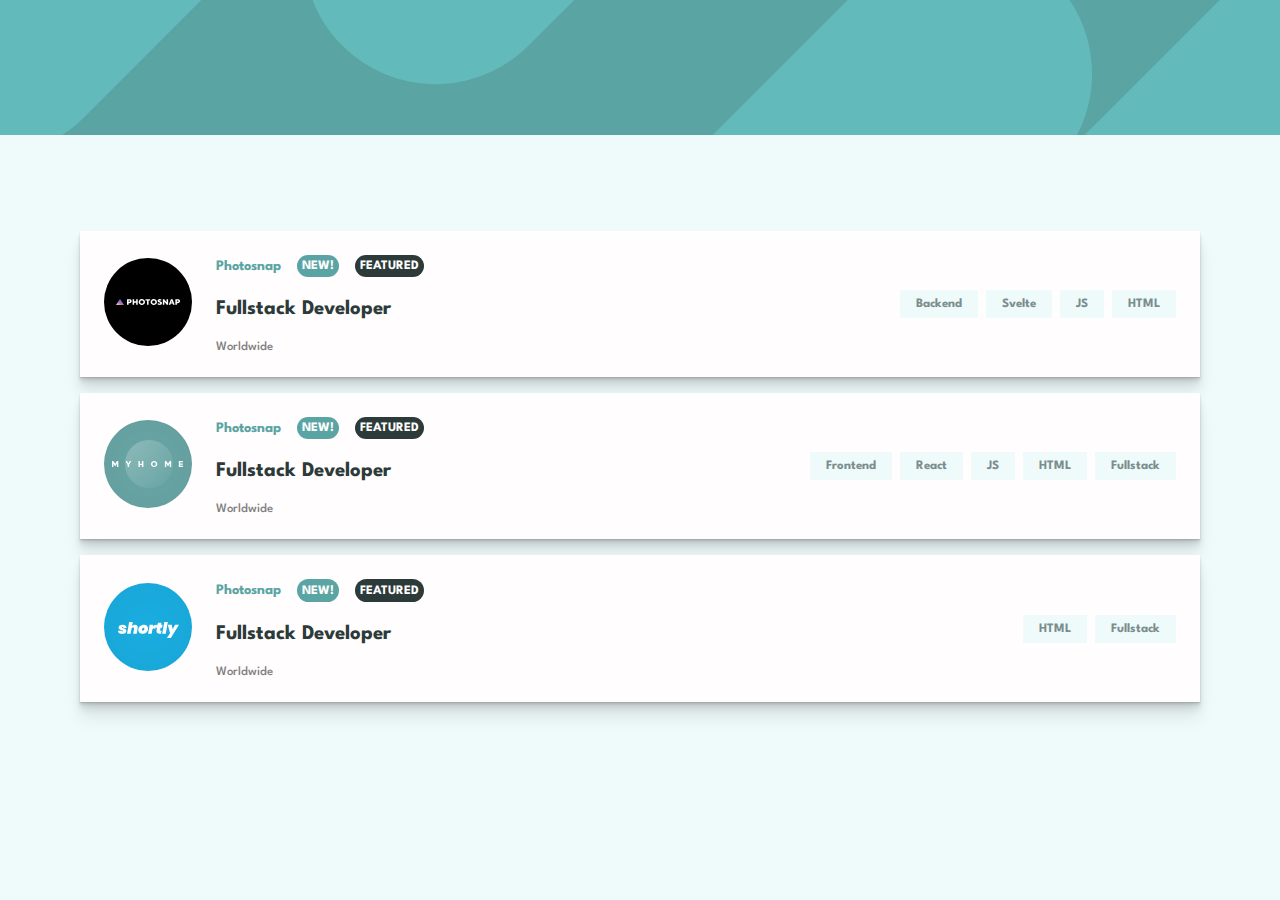
==== index.html @ e8d594dc "hardcoded data/functionality mostly working" ====
<!DOCTYPE html>
<html lang="en">
<head>
  <meta charset="UTF-8">
  <meta http-equiv="X-UA-Compatible" content="IE=edge">
  <meta name="viewport" content="width=device-width, initial-scale=1.0">
  <link rel="stylesheet" href="style.css">
  <title>Document</title>
</head>
<body>
 <div class="container">
 
    <header></header>
   <div class="cur-fils-wrapper">

   </div>
    <div class="wrapper">
      <div class="job-card" data-filters="backend svelte js html">
        <div class="job-image">
          <img src="images/photosnap.svg" alt="">
        </div>
        <div class="job-info">
      <div class="top">
        <h3 class="company">Photosnap</h3>
        <p class="new">new!</p>
        <p class="featured">featured</p>
      </div>
          <h2 class="job-title">
            Fullstack Developer
          </h2>
          <div class="additional-info">
      worldwide
          </div>
        </div>
        <ul class="tag-list">
          <li data-fil="backend" class="tag-list-item">Backend</li>
          <li data-fil="svelte" class="tag-list-item">Svelte</li>
          <li data-fil="js" class="tag-list-item">JS</li>
        <li data-fil="html" class="tag-list-item">HTML</li>
     
        </ul>
      </div>
      <div class="job-card" data-filters="frontend react js html fullstack">
        <div class="job-image">
          <img src="images/myhome.svg" alt="">
        </div>
        <div class="job-info">
      <div class="top">
        <h3 class="company">Photosnap</h3>
        <p class="new">new!</p>
        <p class="featured">featured</p>
      </div>
          <h2 class="job-title">
            Fullstack Developer
          </h2>
          <div class="additional-info">
      worldwide
          </div>
        </div>
        <ul class="tag-list">
          <li data-fil="frontend" class="tag-list-item">Frontend</li>
          <li data-fil="react" class="tag-list-item">React</li>
          <li data-fil="js" class="tag-list-item">JS</li>
         <li data-fil="html" class="tag-list-item">HTML</li>
          <li data-fil="fullstack" class="tag-list-item">Fullstack</li>
        </ul>
      </div>
      <div class="job-card" data-filters="html fullstack">
        <div class="job-image">
          <img src="images/shortly.svg" alt="">
        </div>
        <div class="job-info">
      <div class="top">
        <h3 class="company">Photosnap</h3>
        <p class="new">new!</p>
        <p class="featured">featured</p>
      </div>
          <h2 class="job-title">
            Fullstack Developer
          </h2>
          <div class="additional-info">
      worldwide
          </div>
        </div>
        <ul class="tag-list">
         
          <li data-fil="html" class="tag-list-item">HTML</li>
          <li data-fil="fullstack" class="tag-list-item">Fullstack</li>
        </ul>
      </div>
    </div>
  </div>
  <script src="script.js"></script>
</body>
</html>
---- style.css ----
@import url("https://fonts.googleapis.com/css2?family=Spartan:wght@500;700&display=swap");

* {
  box-sizing: border-box;
  margin: 0;
  padding: 0;
}

body {
  font-family: "Spartan", sans-serif;
  margin: 0;
}

.container {
  background-color: hsl(180, 52%, 96%);
  min-height: 100vh;
}

.wrapper {
  //padding: 0 1rem;
}

header {
  height: 15vh;
  background-color: hsl(180, 29%, 50%);
  background-image: url(images/bg-header-mobile.svg);

  margin-bottom: 3rem;
}

.content {
  display: flex;
  flex-wrap: wrap;
  border: 2px solid black;
}

.job-card {
  background-color: rgb(255, 253, 253);
  box-shadow: 0 1px 1px hsl(0deg 0% 0% / 0.075),
    0 2px 2px hsl(0deg 0% 0% / 0.075), 0 4px 4px hsl(0deg 0% 0% / 0.075),
    0 8px 8px hsl(0deg 0% 0% / 0.075), 0 16px 16px hsl(0deg 0% 0% / 0.075);

  padding: 1.5rem;
  max-width: 70rem;
  margin: 1rem auto;
  position: relative;
}

.job-info {
    height: 100%;
  width: 19rem;
}

.job-title {
  color: hsl(180, 14%, 20%);
  font-size: 1.3rem;
  height: 2rem;
  display: flex;
  align-items: center;
  margin: 1rem 0;
}

.company {
  color: hsl(180, 29%, 50%);
  font-weight: 700;
  font-size: 0.9rem;
}

.job-image {
  margin-top: -4rem;
}

.tag-list {
  list-style-type: none;
  display: flex;
  flex-wrap: wrap;
  padding: 1rem 0;
  gap: 0.5rem;
}

.tag-list-item {
  padding: 0.5rem 1rem;
  background-color: hsl(180, 52%, 96%);
  color: hsl(180, 8%, 52%);
  font-weight: bold;
  font-size: 0.8rem;
  cursor: pointer;
}

.tag-list-item:hover {
  background-color: hsl(180, 29%, 50%);
  color: #fff;
}

.top {
  display: flex;
  align-items: center;
  gap: 1rem;
}

.featured {
  background: hsl(180, 14%, 20%);
  color: #fff;
  text-transform: uppercase;
  font-size: 0.8rem;
  border-radius: 20vh;
  font-weight: 700;
  padding: 0.4em;
}

.new {
  background-color: hsl(180, 29%, 50%);
  color: #fff;
  font-weight: 700;
  text-transform: uppercase;
  border-radius: 20vh;
  font-size: 0.8rem;
  padding: 0.4em;
}

/* small details styles */

.additional-info {
  color: gray;
  text-transform: capitalize;
  font-size: 0.8rem;
  font-weight: 500;
}

@media (min-width: 900px) {
  header {
    background-image: url(images/bg-header-desktop.svg);
  }

  .job-card {
    display: flex;
    align-items: center;
  }

  .job-image {
    margin-top: 0;
  }

  .tag-list {
    margin-left: auto;
    justify-content: center;
    align-items: center;
  }

  .job-info {
    margin-left: 1.5rem;
  }
}

.hide {
  display: none;
}

.cur-fils-wrapper {
  display: flex;
  margin-bottom: 1rem;
  height: 2rem;
  max-width: 70rem;
  margin-inline: auto;
}

.curs-fil-item {
  padding: 0.5rem;
  font-weight: bold;
  color: white;
  background: hsl(180, 29%, 50%);
  margin-inline: .6rem;
  position: relative;
}

.curs-fil-item::after {
  content: url('./close.svg');
      
  position: absolute;
  top: 0;
  right: 0;
  height: 1rem;
  width: 1rem;
  transform: translateY(-90%);
  background: hsl(180, 29%, 50%);
}
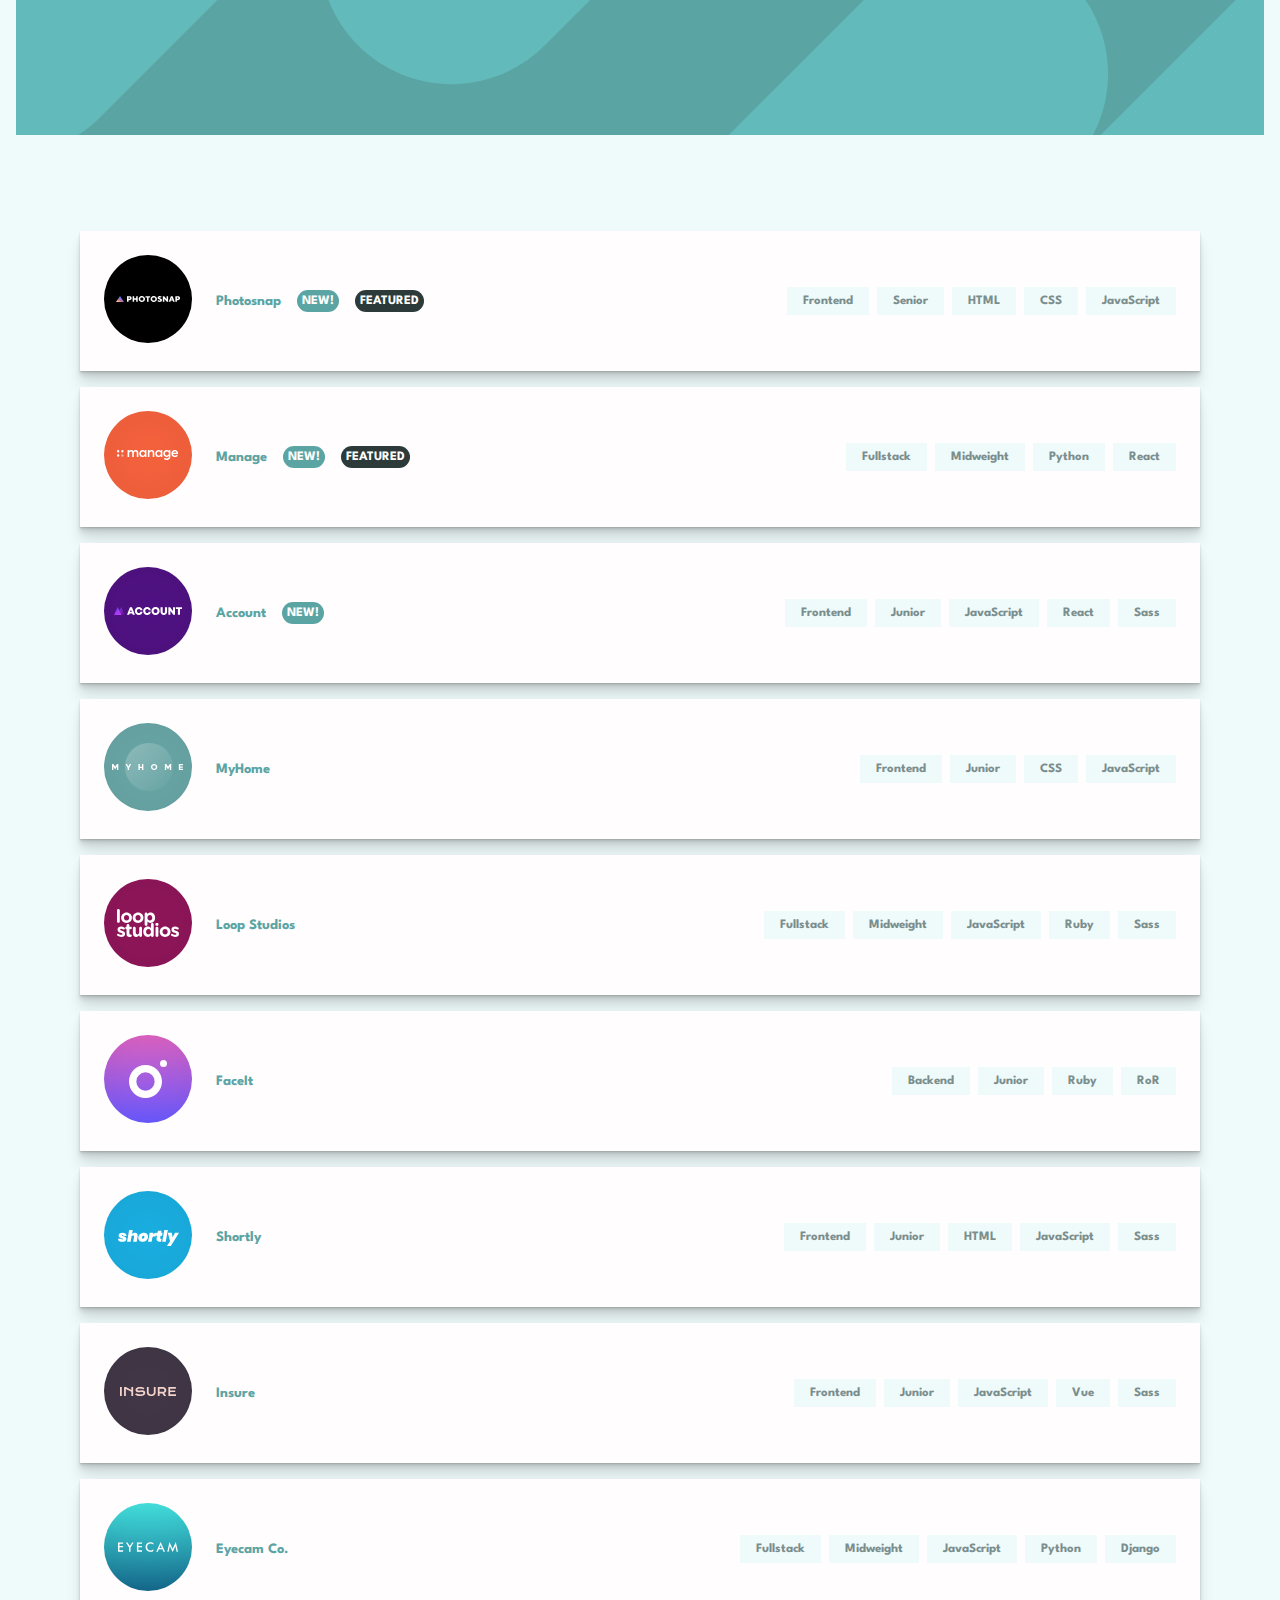
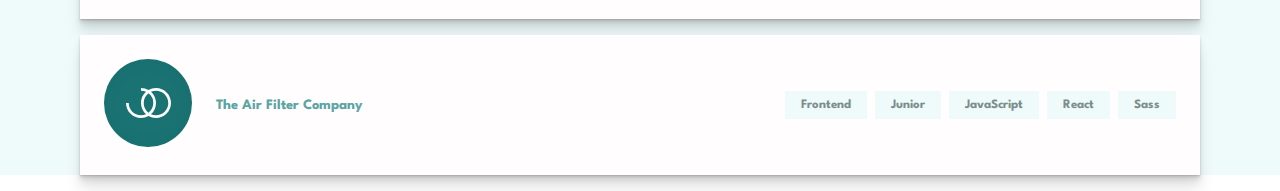
==== commit 9d45bc00: "dynamically create the html" ====
--- a/index.html
+++ b/index.html
@@ -1,95 +1,160 @@
 <!DOCTYPE html>
 <html lang="en">
-<head>
-  <meta charset="UTF-8">
-  <meta http-equiv="X-UA-Compatible" content="IE=edge">
-  <meta name="viewport" content="width=device-width, initial-scale=1.0">
-  <link rel="stylesheet" href="style.css">
-  <title>Document</title>
-</head>
-<body>
- <div class="container">
- 
-    <header></header>
-   <div class="cur-fils-wrapper">
-
-   </div>
-    <div class="wrapper">
-      <div class="job-card" data-filters="backend svelte js html">
-        <div class="job-image">
-          <img src="images/photosnap.svg" alt="">
+  <head>
+    <meta charset="UTF-8" />
+    <meta http-equiv="X-UA-Compatible" content="IE=edge" />
+    <meta name="viewport" content="width=device-width, initial-scale=1.0" />
+    <link rel="stylesheet" href="style.css" />
+    <title>Document</title>
+  </head>
+  <body>
+    <div class="container">
+      <header></header>
+      <div class="current-filters-wrapper"></div>
+      <div class="wrapper">
+        <!-- <div class="job-card" data-filters="backend svelte js html">
+          <div class="job-image">
+            <img src="images/photosnap.svg" alt="" />
+          </div>
+          <div class="job-info">
+            <div class="top">
+              <h3 class="company">Photosnap</h3>
+              <p class="new">new!</p>
+              <p class="featured">featured</p>
+            </div>
+            <h2 class="job-title">Fullstack Developer</h2>
+            <div class="additional-info">worldwide</div>
+          </div>
+          <ul class="tag-list">
+            <li data-fil="backend" class="tag-list-item">Backend</li>
+            <li data-fil="svelte" class="tag-list-item">Svelte</li>
+            <li data-fil="js" class="tag-list-item">JS</li>
+            <li data-fil="html" class="tag-list-item">HTML</li>
+          </ul>
         </div>
-        <div class="job-info">
-      <div class="top">
-        <h3 class="company">Photosnap</h3>
-        <p class="new">new!</p>
-        <p class="featured">featured</p>
-      </div>
-          <h2 class="job-title">
-            Fullstack Developer
-          </h2>
-          <div class="additional-info">
-      worldwide
+        <div class="job-card" data-filters="frontend react js html fullstack">
+          <div class="job-image">
+            <img src="images/myhome.svg" alt="" />
           </div>
+          <div class="job-info">
+            <div class="top">
+              <h3 class="company">Photosnap</h3>
+              <p class="new">new!</p>
+              <p class="featured">featured</p>
+            </div>
+            <h2 class="job-title">Fullstack Developer</h2>
+            <div class="additional-info">worldwide</div>
+          </div>
+          <ul class="tag-list">
+            <li data-fil="frontend" class="tag-list-item">Frontend</li>
+            <li data-fil="react" class="tag-list-item">React</li>
+            <li data-fil="js" class="tag-list-item">JS</li>
+            <li data-fil="html" class="tag-list-item">HTML</li>
+            <li data-fil="fullstack" class="tag-list-item">Fullstack</li>
+          </ul>
         </div>
-        <ul class="tag-list">
-          <li data-fil="backend" class="tag-list-item">Backend</li>
-          <li data-fil="svelte" class="tag-list-item">Svelte</li>
-          <li data-fil="js" class="tag-list-item">JS</li>
-        <li data-fil="html" class="tag-list-item">HTML</li>
-     
-        </ul>
-      </div>
-      <div class="job-card" data-filters="frontend react js html fullstack">
-        <div class="job-image">
-          <img src="images/myhome.svg" alt="">
+        <div class="job-card" data-filters="html fullstack">
+          <div class="job-image">
+            <img src="images/shortly.svg" alt="" />
+          </div>
+          <div class="job-info">
+            <div class="top">
+              <h3 class="company">Photosnap</h3>
+              <p class="new">new!</p>
+              <p class="featured">featured</p>
+            </div>
+            <h2 class="job-title">Fullstack Developer</h2>
+            <div class="additional-info">worldwide</div>
+          </div>
+          <ul class="tag-list">
+            <li data-fil="html" class="tag-list-item">HTML</li>
+            <li data-fil="fullstack" class="tag-list-item">Fullstack</li>
+          </ul>
         </div>
-        <div class="job-info">
-      <div class="top">
-        <h3 class="company">Photosnap</h3>
-        <p class="new">new!</p>
-        <p class="featured">featured</p>
-      </div>
-          <h2 class="job-title">
-            Fullstack Developer
-          </h2>
-          <div class="additional-info">
-      worldwide
+         <div class="job-card" data-filters="frontend react js html fullstack">
+          <div class="job-image">
+            <img src="images/myhome.svg" alt="" />
           </div>
+          <div class="job-info">
+            <div class="top">
+              <h3 class="company">Photosnap</h3>
+              <p class="new">new!</p>
+              <p class="featured">featured</p>
+            </div>
+            <h2 class="job-title">Fullstack Developer</h2>
+            <div class="additional-info">worldwide</div>
+          </div>
+          <ul class="tag-list">
+            <li data-fil="frontend" class="tag-list-item">Frontend</li>
+            <li data-fil="react" class="tag-list-item">React</li>
+            <li data-fil="js" class="tag-list-item">JS</li>
+            <li data-fil="html" class="tag-list-item">HTML</li>
+            <li data-fil="fullstack" class="tag-list-item">Fullstack</li>
+          </ul>
         </div>
-        <ul class="tag-list">
-          <li data-fil="frontend" class="tag-list-item">Frontend</li>
-          <li data-fil="react" class="tag-list-item">React</li>
-          <li data-fil="js" class="tag-list-item">JS</li>
-         <li data-fil="html" class="tag-list-item">HTML</li>
-          <li data-fil="fullstack" class="tag-list-item">Fullstack</li>
-        </ul>
-      </div>
-      <div class="job-card" data-filters="html fullstack">
-        <div class="job-image">
-          <img src="images/shortly.svg" alt="">
+         <div class="job-card" data-filters="frontend react js html fullstack">
+          <div class="job-image">
+            <img src="images/myhome.svg" alt="" />
+          </div>
+          <div class="job-info">
+            <div class="top">
+              <h3 class="company">Photosnap</h3>
+              <p class="new">new!</p>
+              <p class="featured">featured</p>
+            </div>
+            <h2 class="job-title">Fullstack Developer</h2>
+            <div class="additional-info">worldwide</div>
+          </div>
+          <ul class="tag-list">
+            <li data-fil="frontend" class="tag-list-item">Frontend</li>
+            <li data-fil="react" class="tag-list-item">React</li>
+            <li data-fil="js" class="tag-list-item">JS</li>
+            <li data-fil="html" class="tag-list-item">HTML</li>
+            <li data-fil="fullstack" class="tag-list-item">Fullstack</li>
+          </ul>
         </div>
-        <div class="job-info">
-      <div class="top">
-        <h3 class="company">Photosnap</h3>
-        <p class="new">new!</p>
-        <p class="featured">featured</p>
-      </div>
-          <h2 class="job-title">
-            Fullstack Developer
-          </h2>
-          <div class="additional-info">
-      worldwide
+         <div class="job-card" data-filters="frontend react js html fullstack">
+          <div class="job-image">
+            <img src="images/myhome.svg" alt="" />
           </div>
+          <div class="job-info">
+            <div class="top">
+              <h3 class="company">Photosnap</h3>
+              <p class="new">new!</p>
+              <p class="featured">featured</p>
+            </div>
+            <h2 class="job-title">Fullstack Developer</h2>
+            <div class="additional-info">worldwide</div>
+          </div>
+          <ul class="tag-list">
+            <li data-fil="frontend" class="tag-list-item">Frontend</li>
+            <li data-fil="react" class="tag-list-item">React</li>
+            <li data-fil="js" class="tag-list-item">JS</li>
+            <li data-fil="html" class="tag-list-item">HTML</li>
+            <li data-fil="fullstack" class="tag-list-item">Fullstack</li>
+          </ul>
         </div>
-        <ul class="tag-list">
-         
-          <li data-fil="html" class="tag-list-item">HTML</li>
-          <li data-fil="fullstack" class="tag-list-item">Fullstack</li>
-        </ul>
+         <div class="job-card" data-filters="frontend react sass junior">
+          <div class="job-image">
+            <img src="images/the-air-filter-company.svg" alt="" />
+          </div>
+          <div class="job-info">
+            <div class="top">
+              <h3 class="company">The Air Filter Company</h3>
+            </div>
+            <h2 class="job-title">Front-end Dev</h2>
+            <div class="additional-info">worldwide</div>
+            <div class="additional-info">part-time</div>
+          </div>
+          <ul class="tag-list">
+            <li data-fil="frontend" class="tag-list-item">Frontend</li>
+            <li data-fil="react" class="tag-list-item">React</li>
+            <li data-fil="js" class="tag-list-item">Sass</li>
+            <li data-fil="html" class="tag-list-item">Junior</li>
+          </ul>
+        </div> -->
       </div>
     </div>
-  </div>
-  <script src="script.js"></script>
-</body>
-</html>+    <script src="script.js"></script>
+  </body>
+</html>
--- a/style.css
+++ b/style.css
@@ -14,17 +14,14 @@
 .container {
   background-color: hsl(180, 52%, 96%);
   min-height: 100vh;
-}
-
-.wrapper {
-  //padding: 0 1rem;
-}
+  padding: 0 1rem;
+}
+
 
 header {
   height: 15vh;
   background-color: hsl(180, 29%, 50%);
   background-image: url(images/bg-header-mobile.svg);
-
   margin-bottom: 3rem;
 }
 
@@ -46,8 +43,10 @@
   position: relative;
 }
 
+
+
 .job-info {
-    height: 100%;
+  height: 100%;
   width: 19rem;
 }
 
@@ -127,6 +126,56 @@
   font-weight: 500;
 }
 
+
+.hide {
+  display: none;
+}
+
+.current-filters-wrapper {
+  display: flex;
+  margin-bottom: 1rem;
+  height: 2rem;
+  max-width: 70rem;
+  margin-inline: auto;
+}
+
+.curs-fil-item {
+  height: 2rem;
+  font-weight: bold;
+  color: hsl(180, 29%, 50%);
+  background: hsl(180, 31%, 95%);
+  margin-inline: .6rem;
+  display: flex;
+  align-items: center;
+}
+
+p {
+  padding: 0 .4rem;
+}
+
+.remove-btn {
+  background: hsl(180, 29%, 50%);
+  border: none;
+  height: 100%;
+  width: 1.4rem;
+  display: block;
+  color: white;
+}
+
+.remove-btn:hover {
+  background-color: hsl(180, 14%, 20%);
+}
+
+@media screen and (max-width: 800px) {
+  .job-card {
+    margin: 3rem auto;
+  }
+
+  .job-info {
+      margin-top: 1rem;
+  }
+}
+
 @media (min-width: 900px) {
   header {
     background-image: url(images/bg-header-desktop.svg);
@@ -150,39 +199,4 @@
   .job-info {
     margin-left: 1.5rem;
   }
-}
-
-.hide {
-  display: none;
-}
-
-.cur-fils-wrapper {
-  display: flex;
-  margin-bottom: 1rem;
-  height: 2rem;
-  max-width: 70rem;
-  margin-inline: auto;
-}
-
-.curs-fil-item {
-  padding: 0.5rem;
-  font-weight: bold;
-  color: white;
-  background: hsl(180, 29%, 50%);
-  margin-inline: .6rem;
-  position: relative;
-}
-
-.curs-fil-item::after {
-  content: url('./close.svg');
-      
-  position: absolute;
-  top: 0;
-  right: 0;
-  height: 1rem;
-  width: 1rem;
-  transform: translateY(-90%);
-  background: hsl(180, 29%, 50%);
-}
-
-
+}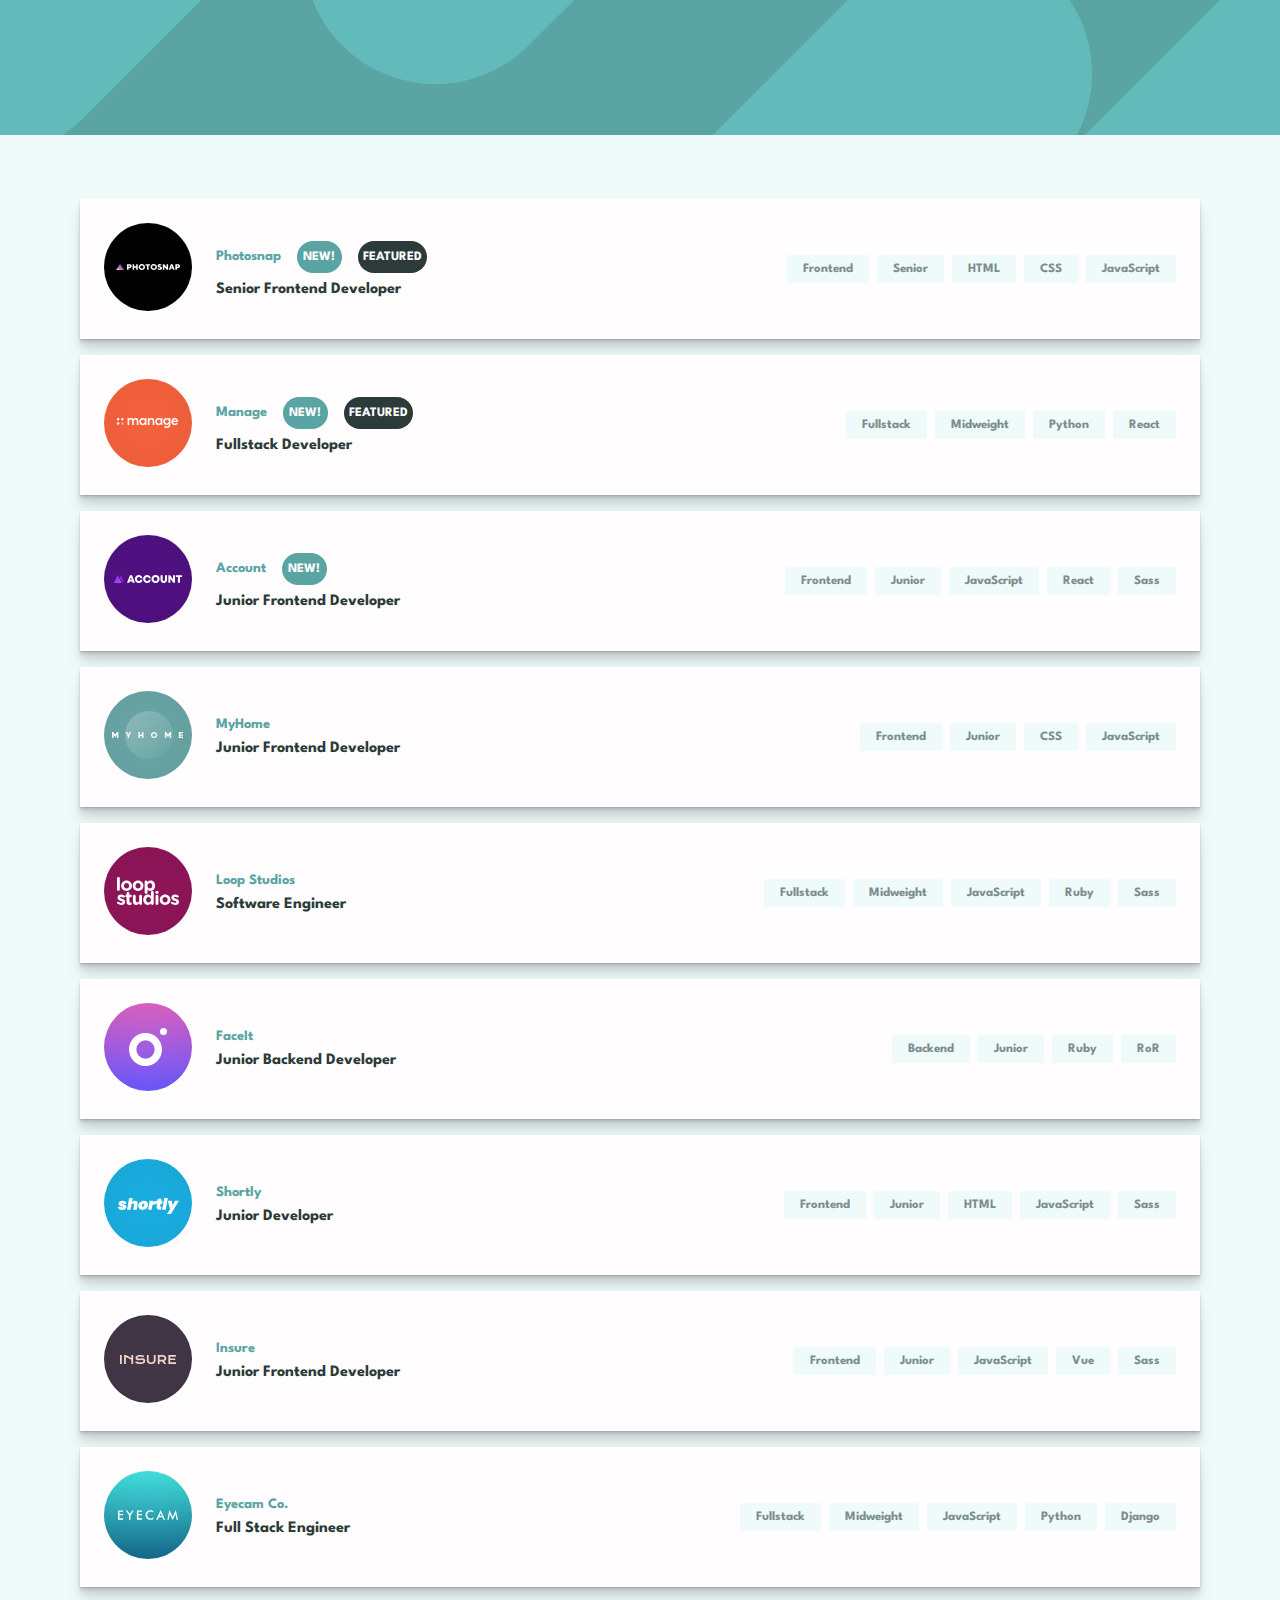
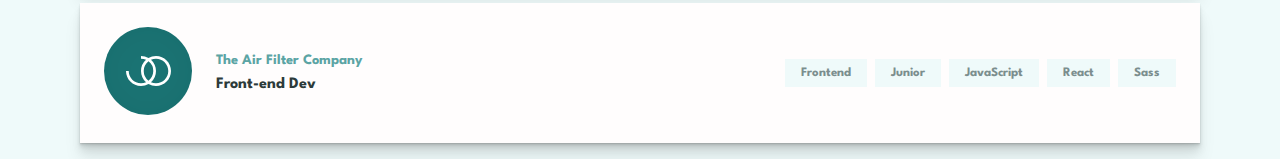
==== commit 477347f9: "finished" ====
--- a/index.html
+++ b/index.html
@@ -5,154 +5,14 @@
     <meta http-equiv="X-UA-Compatible" content="IE=edge" />
     <meta name="viewport" content="width=device-width, initial-scale=1.0" />
     <link rel="stylesheet" href="style.css" />
-    <title>Document</title>
+    <title>Job listings</title>
   </head>
   <body>
+    <header></header>
     <div class="container">
-      <header></header>
       <div class="current-filters-wrapper"></div>
       <div class="wrapper">
-        <!-- <div class="job-card" data-filters="backend svelte js html">
-          <div class="job-image">
-            <img src="images/photosnap.svg" alt="" />
-          </div>
-          <div class="job-info">
-            <div class="top">
-              <h3 class="company">Photosnap</h3>
-              <p class="new">new!</p>
-              <p class="featured">featured</p>
-            </div>
-            <h2 class="job-title">Fullstack Developer</h2>
-            <div class="additional-info">worldwide</div>
-          </div>
-          <ul class="tag-list">
-            <li data-fil="backend" class="tag-list-item">Backend</li>
-            <li data-fil="svelte" class="tag-list-item">Svelte</li>
-            <li data-fil="js" class="tag-list-item">JS</li>
-            <li data-fil="html" class="tag-list-item">HTML</li>
-          </ul>
-        </div>
-        <div class="job-card" data-filters="frontend react js html fullstack">
-          <div class="job-image">
-            <img src="images/myhome.svg" alt="" />
-          </div>
-          <div class="job-info">
-            <div class="top">
-              <h3 class="company">Photosnap</h3>
-              <p class="new">new!</p>
-              <p class="featured">featured</p>
-            </div>
-            <h2 class="job-title">Fullstack Developer</h2>
-            <div class="additional-info">worldwide</div>
-          </div>
-          <ul class="tag-list">
-            <li data-fil="frontend" class="tag-list-item">Frontend</li>
-            <li data-fil="react" class="tag-list-item">React</li>
-            <li data-fil="js" class="tag-list-item">JS</li>
-            <li data-fil="html" class="tag-list-item">HTML</li>
-            <li data-fil="fullstack" class="tag-list-item">Fullstack</li>
-          </ul>
-        </div>
-        <div class="job-card" data-filters="html fullstack">
-          <div class="job-image">
-            <img src="images/shortly.svg" alt="" />
-          </div>
-          <div class="job-info">
-            <div class="top">
-              <h3 class="company">Photosnap</h3>
-              <p class="new">new!</p>
-              <p class="featured">featured</p>
-            </div>
-            <h2 class="job-title">Fullstack Developer</h2>
-            <div class="additional-info">worldwide</div>
-          </div>
-          <ul class="tag-list">
-            <li data-fil="html" class="tag-list-item">HTML</li>
-            <li data-fil="fullstack" class="tag-list-item">Fullstack</li>
-          </ul>
-        </div>
-         <div class="job-card" data-filters="frontend react js html fullstack">
-          <div class="job-image">
-            <img src="images/myhome.svg" alt="" />
-          </div>
-          <div class="job-info">
-            <div class="top">
-              <h3 class="company">Photosnap</h3>
-              <p class="new">new!</p>
-              <p class="featured">featured</p>
-            </div>
-            <h2 class="job-title">Fullstack Developer</h2>
-            <div class="additional-info">worldwide</div>
-          </div>
-          <ul class="tag-list">
-            <li data-fil="frontend" class="tag-list-item">Frontend</li>
-            <li data-fil="react" class="tag-list-item">React</li>
-            <li data-fil="js" class="tag-list-item">JS</li>
-            <li data-fil="html" class="tag-list-item">HTML</li>
-            <li data-fil="fullstack" class="tag-list-item">Fullstack</li>
-          </ul>
-        </div>
-         <div class="job-card" data-filters="frontend react js html fullstack">
-          <div class="job-image">
-            <img src="images/myhome.svg" alt="" />
-          </div>
-          <div class="job-info">
-            <div class="top">
-              <h3 class="company">Photosnap</h3>
-              <p class="new">new!</p>
-              <p class="featured">featured</p>
-            </div>
-            <h2 class="job-title">Fullstack Developer</h2>
-            <div class="additional-info">worldwide</div>
-          </div>
-          <ul class="tag-list">
-            <li data-fil="frontend" class="tag-list-item">Frontend</li>
-            <li data-fil="react" class="tag-list-item">React</li>
-            <li data-fil="js" class="tag-list-item">JS</li>
-            <li data-fil="html" class="tag-list-item">HTML</li>
-            <li data-fil="fullstack" class="tag-list-item">Fullstack</li>
-          </ul>
-        </div>
-         <div class="job-card" data-filters="frontend react js html fullstack">
-          <div class="job-image">
-            <img src="images/myhome.svg" alt="" />
-          </div>
-          <div class="job-info">
-            <div class="top">
-              <h3 class="company">Photosnap</h3>
-              <p class="new">new!</p>
-              <p class="featured">featured</p>
-            </div>
-            <h2 class="job-title">Fullstack Developer</h2>
-            <div class="additional-info">worldwide</div>
-          </div>
-          <ul class="tag-list">
-            <li data-fil="frontend" class="tag-list-item">Frontend</li>
-            <li data-fil="react" class="tag-list-item">React</li>
-            <li data-fil="js" class="tag-list-item">JS</li>
-            <li data-fil="html" class="tag-list-item">HTML</li>
-            <li data-fil="fullstack" class="tag-list-item">Fullstack</li>
-          </ul>
-        </div>
-         <div class="job-card" data-filters="frontend react sass junior">
-          <div class="job-image">
-            <img src="images/the-air-filter-company.svg" alt="" />
-          </div>
-          <div class="job-info">
-            <div class="top">
-              <h3 class="company">The Air Filter Company</h3>
-            </div>
-            <h2 class="job-title">Front-end Dev</h2>
-            <div class="additional-info">worldwide</div>
-            <div class="additional-info">part-time</div>
-          </div>
-          <ul class="tag-list">
-            <li data-fil="frontend" class="tag-list-item">Frontend</li>
-            <li data-fil="react" class="tag-list-item">React</li>
-            <li data-fil="js" class="tag-list-item">Sass</li>
-            <li data-fil="html" class="tag-list-item">Junior</li>
-          </ul>
-        </div> -->
+       
       </div>
     </div>
     <script src="script.js"></script>
--- a/style.css
+++ b/style.css
@@ -9,20 +9,19 @@
 body {
   font-family: "Spartan", sans-serif;
   margin: 0;
+  background-color: hsl(180, 52%, 96%);
 }
 
 .container {
-  background-color: hsl(180, 52%, 96%);
   min-height: 100vh;
   padding: 0 1rem;
 }
-
 
 header {
   height: 15vh;
   background-color: hsl(180, 29%, 50%);
   background-image: url(images/bg-header-mobile.svg);
-  margin-bottom: 3rem;
+  margin-bottom: 1rem;
 }
 
 .content {
@@ -43,8 +42,6 @@
   position: relative;
 }
 
-
-
 .job-info {
   height: 100%;
   width: 19rem;
@@ -52,11 +49,8 @@
 
 .job-title {
   color: hsl(180, 14%, 20%);
-  font-size: 1.3rem;
-  height: 2rem;
-  display: flex;
-  align-items: center;
-  margin: 1rem 0;
+  font-size: 1rem;
+  margin-top: .6rem;
 }
 
 .company {
@@ -104,7 +98,8 @@
   font-size: 0.8rem;
   border-radius: 20vh;
   font-weight: 700;
-  padding: 0.4em;
+  padding: 0 0.4em;
+  line-height: 2rem;
 }
 
 .new {
@@ -114,7 +109,8 @@
   text-transform: uppercase;
   border-radius: 20vh;
   font-size: 0.8rem;
-  padding: 0.4em;
+  padding: 0 0.5em;
+  line-height: 2rem;
 }
 
 /* small details styles */
@@ -124,56 +120,6 @@
   text-transform: capitalize;
   font-size: 0.8rem;
   font-weight: 500;
-}
-
-
-.hide {
-  display: none;
-}
-
-.current-filters-wrapper {
-  display: flex;
-  margin-bottom: 1rem;
-  height: 2rem;
-  max-width: 70rem;
-  margin-inline: auto;
-}
-
-.curs-fil-item {
-  height: 2rem;
-  font-weight: bold;
-  color: hsl(180, 29%, 50%);
-  background: hsl(180, 31%, 95%);
-  margin-inline: .6rem;
-  display: flex;
-  align-items: center;
-}
-
-p {
-  padding: 0 .4rem;
-}
-
-.remove-btn {
-  background: hsl(180, 29%, 50%);
-  border: none;
-  height: 100%;
-  width: 1.4rem;
-  display: block;
-  color: white;
-}
-
-.remove-btn:hover {
-  background-color: hsl(180, 14%, 20%);
-}
-
-@media screen and (max-width: 800px) {
-  .job-card {
-    margin: 3rem auto;
-  }
-
-  .job-info {
-      margin-top: 1rem;
-  }
 }
 
 @media (min-width: 900px) {
@@ -199,4 +145,55 @@
   .job-info {
     margin-left: 1.5rem;
   }
-}+}
+
+.hide {
+  display: none;
+}
+
+.current-filters-wrapper {
+  display: flex;
+  margin-bottom: 1rem;
+  height: 2rem;
+  max-width: 70rem;
+  margin-inline: auto;
+}
+
+.curs-fil-item {
+  height: 2rem;
+  font-weight: bold;
+  color: hsl(180, 29%, 50%);
+  background-color: rgb(255, 253, 253);
+  margin-inline: 0.6rem;
+  display: flex;
+  align-items: center;
+}
+
+p {
+  padding: 0 0.4rem;
+}
+
+.remove-btn {
+  background: hsl(180, 29%, 50%);
+  border: none;
+  height: 100%;
+  width: 1.4rem;
+  display: block;
+  color: white;
+  font-weight: bold;
+}
+
+.remove-btn:hover {
+  background-color: hsl(180, 14%, 20%);
+  cursor: pointer;
+}
+
+@media screen and (max-width: 800px) {
+  .job-card {
+    margin: 3rem auto;
+  }
+
+  .job-info {
+    margin-top: 1rem;
+  }
+}
